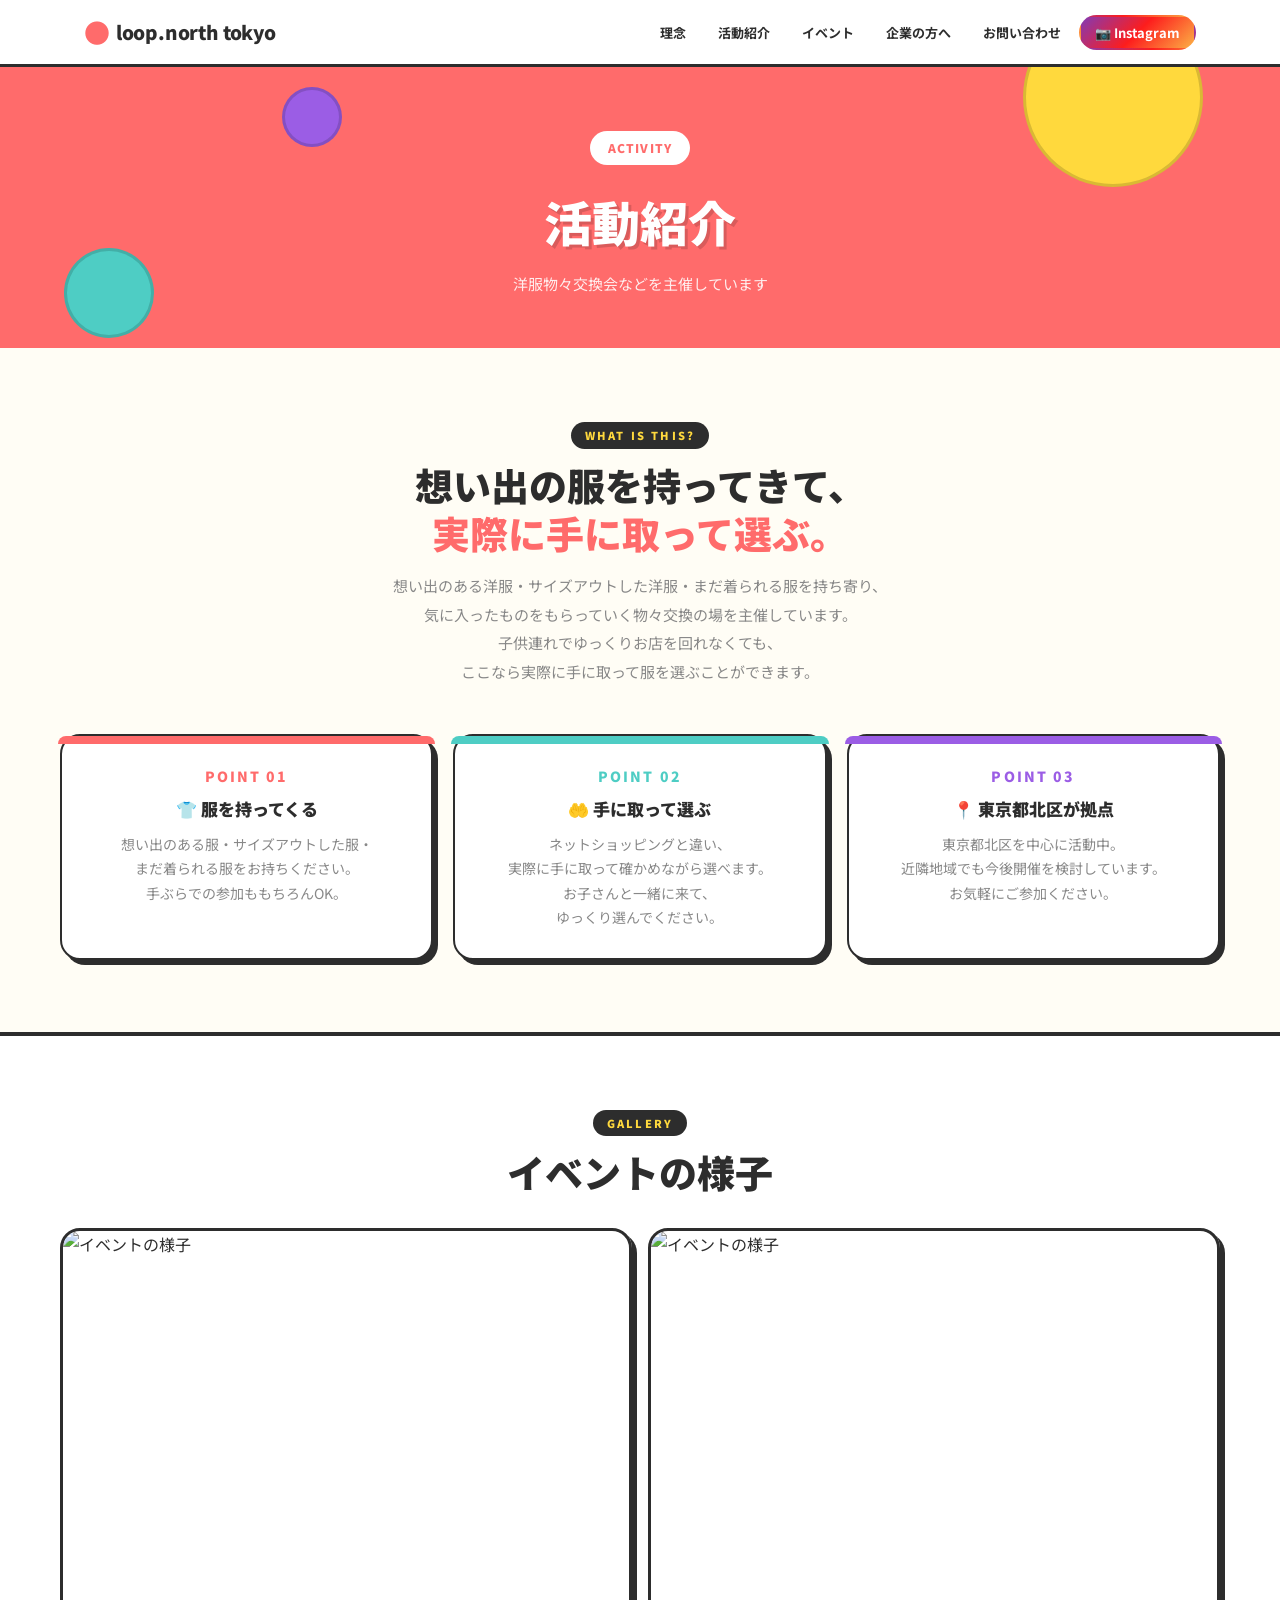
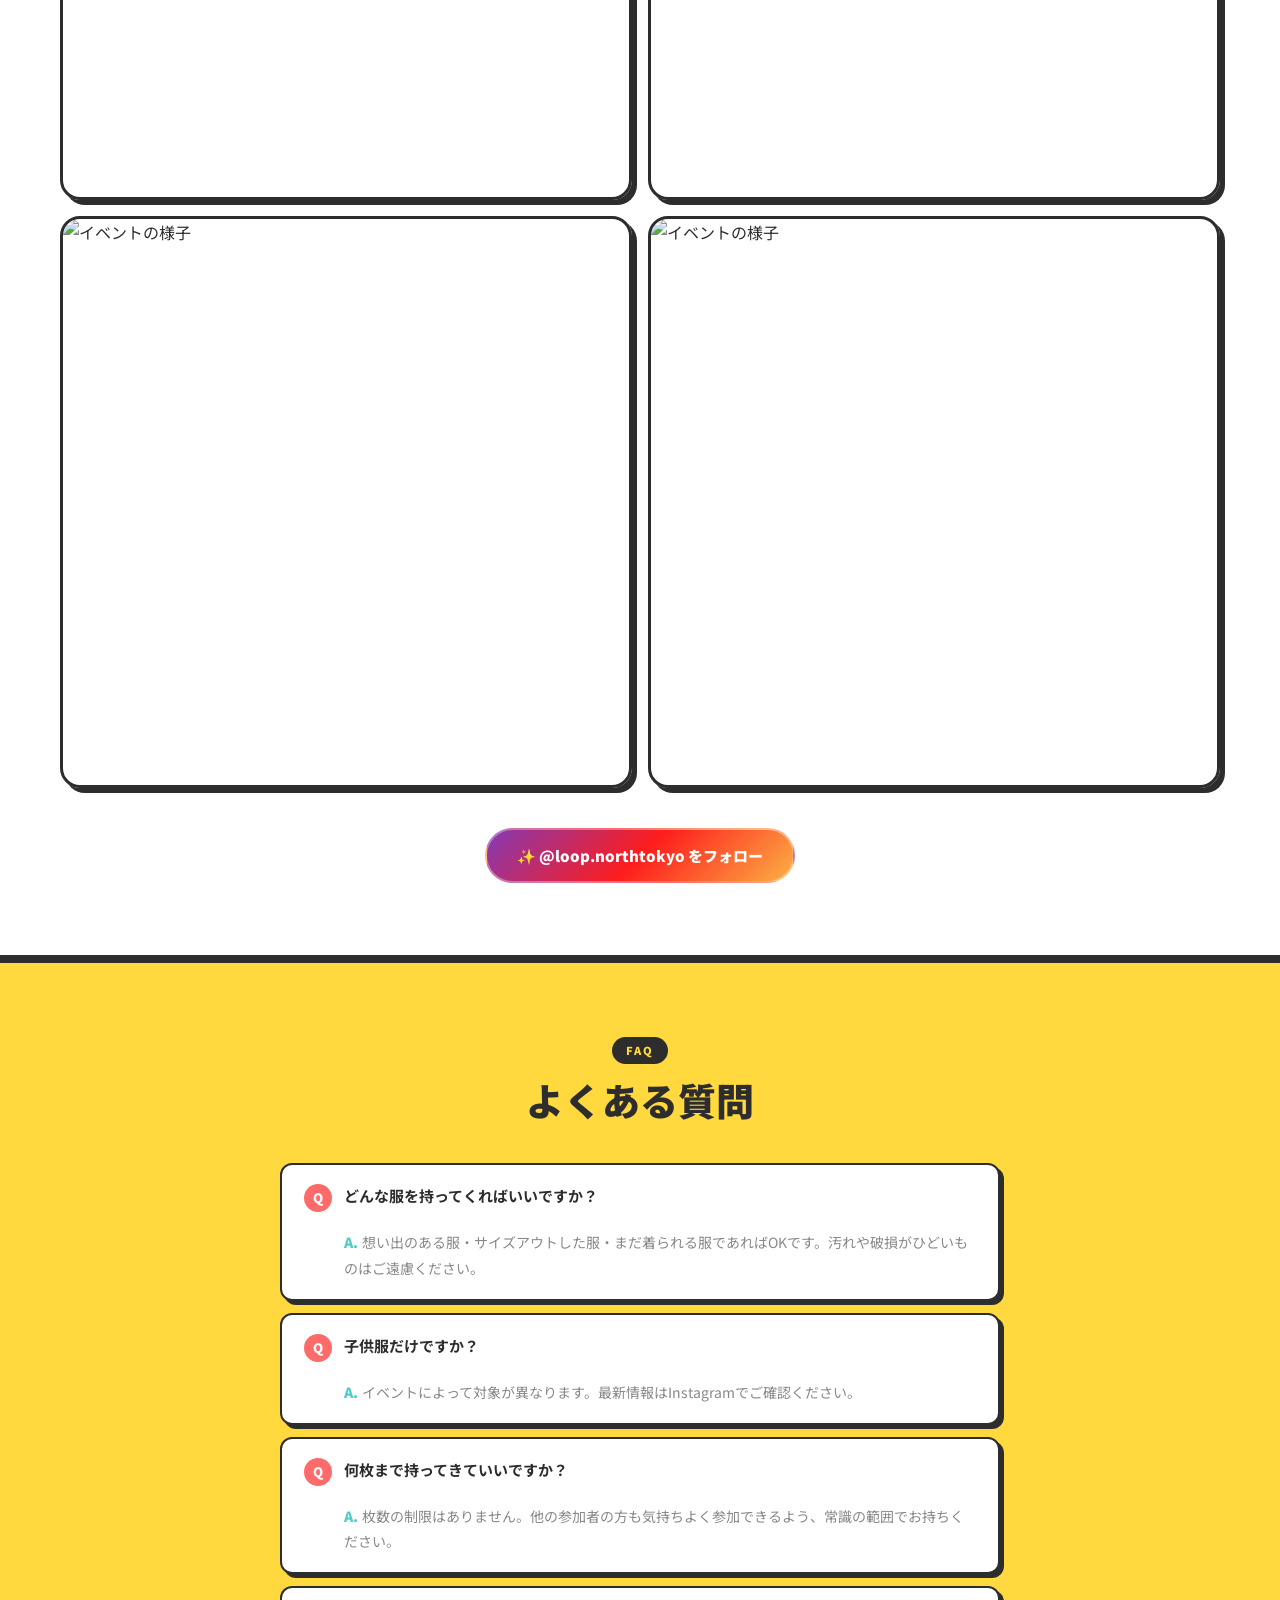
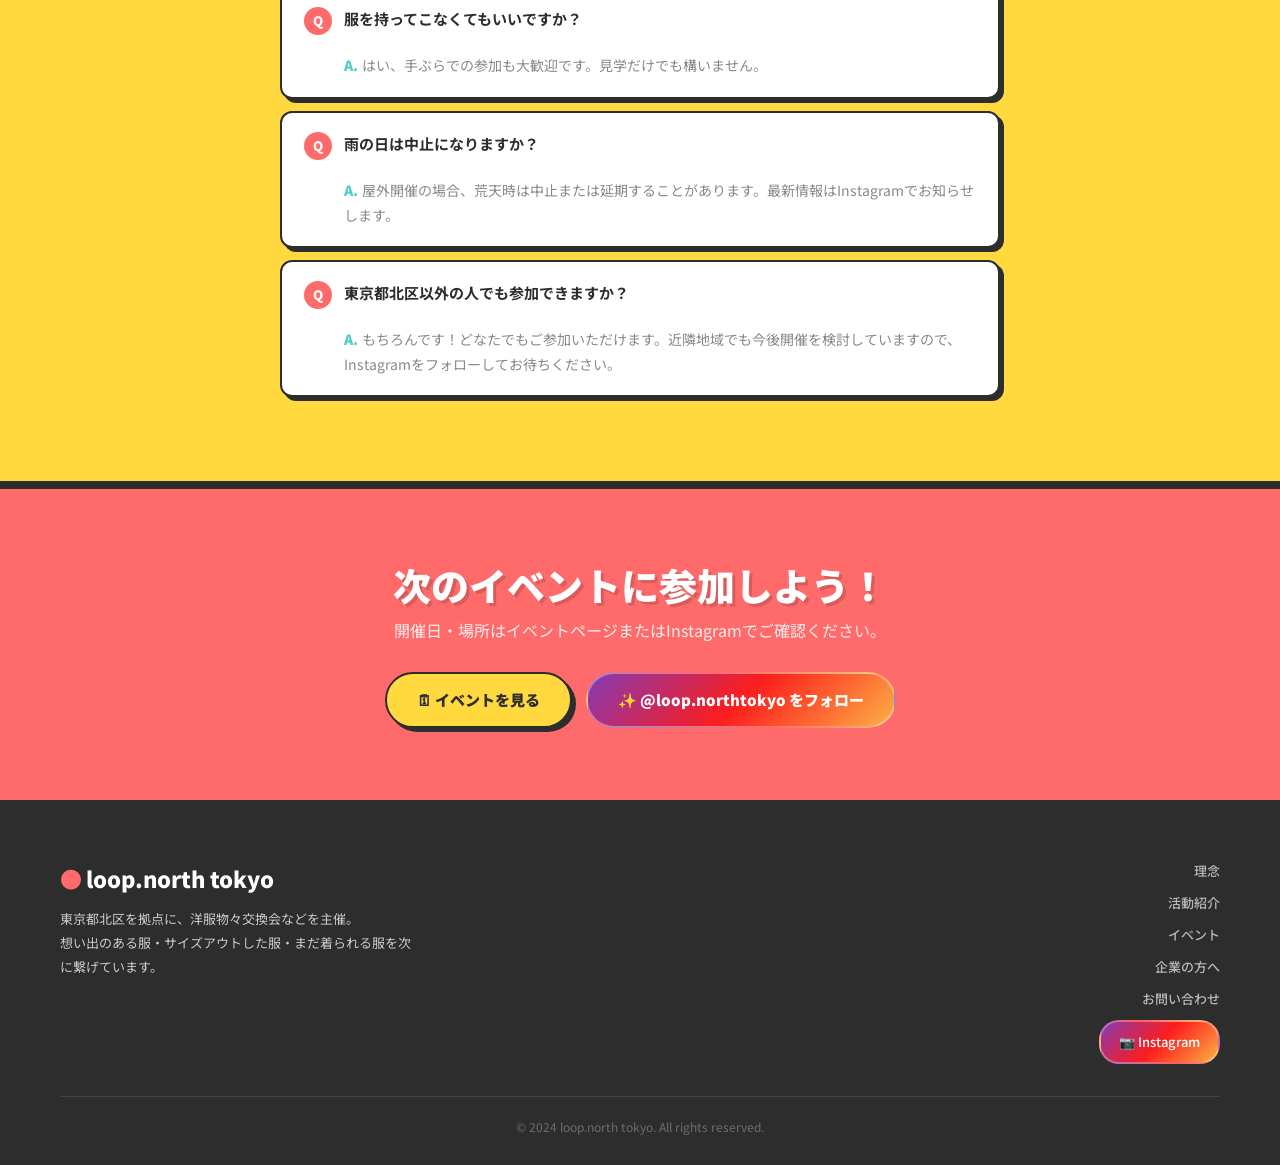
==== activity.html @ 9714b1cc "Add files via upload" ====
<!DOCTYPE html>
<html lang="ja">
<head>
  <meta charset="UTF-8">
  <meta name="viewport" content="width=device-width, initial-scale=1.0">
  <title>活動紹介 | loop.north tokyo</title>
  <link rel="preconnect" href="https://fonts.googleapis.com">
  <link href="https://fonts.googleapis.com/css2?family=Noto+Sans+JP:wght@400;500;700;900&display=swap" rel="stylesheet">
  <link rel="stylesheet" href="style.css">
  <style>
    .page-hero-wrap { background:var(--coral);position:relative;overflow:hidden;padding:64px 24px 52px;text-align:center; }
    .page-hero-wrap .deco1 { position:absolute;width:180px;height:180px;background:var(--yellow);border-radius:50%;top:-60px;right:6%;border:3px solid rgba(0,0,0,.15); }
    .page-hero-wrap .deco2 { position:absolute;width:90px;height:90px;background:var(--mint);border-radius:50%;bottom:10px;left:5%;border:3px solid rgba(0,0,0,.15); }
    .page-hero-wrap .deco3 { position:absolute;width:60px;height:60px;background:var(--purple);border-radius:50%;top:20px;left:22%;border:3px solid rgba(0,0,0,.15); }
    .kicker { display:inline-block;background:var(--white);color:var(--coral);font-size:12px;font-weight:900;padding:5px 16px;border-radius:20px;border:2px solid rgba(255,255,255,.5);margin-bottom:16px;letter-spacing:.1em; }

    .point-grid { display:grid;grid-template-columns:repeat(auto-fit,minmax(240px,1fr));gap:20px; }
    .point-card { padding:28px 24px; }
    .point-card .top { height:8px;margin:-28px -28px 20px;border-radius:var(--radius) var(--radius) 0 0; }
    .point-num { font-size:11px;font-weight:900;letter-spacing:.15em;margin-bottom:6px; }
    .point-card h3 { font-size:17px;font-weight:900;margin-bottom:8px; }
    .point-card p  { font-size:14px;color:var(--muted);line-height:1.75; }

    .faq-wrap { max-width:720px;margin:0 auto; }
    .faq-item { background:var(--white);border:2.5px solid var(--dark);border-radius:var(--radius-sm);margin-bottom:12px;box-shadow:4px 4px 0 var(--dark);overflow:hidden; }
    .faq-q { padding:18px 22px;font-size:15px;font-weight:700;display:flex;align-items:flex-start;gap:12px; }
    .faq-q-badge { flex-shrink:0;width:28px;height:28px;border-radius:50%;background:var(--coral);color:var(--white);display:flex;align-items:center;justify-content:center;font-size:13px;font-weight:900;margin-top:1px; }
    .faq-a { padding:0 22px 18px 62px;font-size:14px;color:var(--muted);line-height:1.8; }
    .faq-a-badge { font-weight:900;color:var(--mint);margin-right:4px; }
  </style>
</head>
<body>

<header>
  <div class="header-inner">
    <a href="index.html" class="logo"><span class="logo-dot">●</span>loop.north tokyo</a>
    <nav><ul>
      <li><a href="about.html">理念</a></li>
      <li><a href="activity.html">活動紹介</a></li>
      <li><a href="events.html">イベント</a></li>
      <li><a href="sponsor.html">企業の方へ</a></li>
      <li><a href="contact.html">お問い合わせ</a></li>
      <li><a href="https://www.instagram.com/loop.northtokyo/" target="_blank" rel="noopener" class="nav-ig">📷 Instagram</a></li>
    </ul></nav>
    <button class="hamburger" aria-label="メニュー"><span></span><span></span><span></span></button>
  </div>
  <div class="mobile-nav"><ul>
    <li><a href="about.html">理念</a></li>
    <li><a href="activity.html">活動紹介</a></li>
    <li><a href="events.html">イベント</a></li>
    <li><a href="sponsor.html">企業の方へ</a></li>
    <li><a href="contact.html">お問い合わせ</a></li>
    <li><a href="https://www.instagram.com/loop.northtokyo/" target="_blank" rel="noopener">📷 Instagram</a></li>
  </ul></div>
</header>

<div class="page-hero-wrap">
  <div class="deco1"></div><div class="deco2"></div><div class="deco3"></div>
  <div style="position:relative;z-index:1;">
    <div class="kicker">ACTIVITY</div>
    <h1 style="font-size:clamp(28px,6vw,48px);font-weight:900;color:var(--white);text-shadow:3px 3px 0 rgba(0,0,0,.15);margin-bottom:8px;">活動紹介</h1>
    <p style="color:rgba(255,255,255,.88);font-size:15px;">洋服物々交換会などを主催しています</p>
  </div>
</div>

<!-- 概要 -->
<section style="background:var(--bg);">
  <div class="section-inner text-center">
    <span class="section-label fade-up">WHAT IS THIS?</span>
    <h2 class="section-title fade-up d1">想い出の服を持ってきて、<br><span style="color:var(--coral)">実際に手に取って選ぶ。</span></h2>
    <p class="fade-up d2" style="font-size:15px;color:var(--muted);max-width:640px;margin:16px auto 0;line-height:1.9;">
      想い出のある洋服・サイズアウトした洋服・まだ着られる服を持ち寄り、<br>
      気に入ったものをもらっていく物々交換の場を主催しています。<br>
      子供連れでゆっくりお店を回れなくても、<br>
      ここなら実際に手に取って服を選ぶことができます。
    </p>

    <div class="point-grid" style="margin-top:48px;">
      <div class="card point-card fade-up d1">
        <div class="top" style="background:var(--coral);"></div>
        <p class="point-num" style="color:var(--coral);">POINT 01</p>
        <h3>👕 服を持ってくる</h3>
        <p>想い出のある服・サイズアウトした服・<br>まだ着られる服をお持ちください。<br>手ぶらでの参加ももちろんOK。</p>
      </div>
      <div class="card point-card fade-up d2">
        <div class="top" style="background:var(--mint);"></div>
        <p class="point-num" style="color:var(--mint);">POINT 02</p>
        <h3>🤲 手に取って選ぶ</h3>
        <p>ネットショッピングと違い、<br>実際に手に取って確かめながら選べます。<br>お子さんと一緒に来て、<br>ゆっくり選んでください。</p>
      </div>
      <div class="card point-card fade-up d3">
        <div class="top" style="background:var(--purple);"></div>
        <p class="point-num" style="color:var(--purple);">POINT 03</p>
        <h3>📍 東京都北区が拠点</h3>
        <p>東京都北区を中心に活動中。<br>近隣地域でも今後開催を検討しています。<br>お気軽にご参加ください。</p>
      </div>
    </div>
  </div>
</section>

<!-- 写真ギャラリー -->
<section style="background:var(--white);border-top:4px solid var(--dark);border-bottom:4px solid var(--dark);">
  <div class="section-inner">
    <div class="text-center" style="margin-bottom:32px;">
      <span class="section-label fade-up">GALLERY</span>
      <h2 class="section-title fade-up d1">イベントの様子</h2>
    </div>
    <div style="display:grid;grid-template-columns:repeat(2,1fr);gap:16px;">
      <div class="fade-up d1" style="border:3px solid var(--dark);border-radius:var(--radius);box-shadow:5px 5px 0 var(--dark);overflow:hidden;aspect-ratio:1/1;">
        <img src="img活動/IMG_5472.PNG" alt="イベントの様子" style="width:100%;height:100%;object-fit:cover;display:block;">
      </div>
      <div class="fade-up d2" style="border:3px solid var(--dark);border-radius:var(--radius);box-shadow:5px 5px 0 var(--dark);overflow:hidden;aspect-ratio:1/1;">
        <img src="img活動/IMG_5474.PNG" alt="イベントの様子" style="width:100%;height:100%;object-fit:cover;display:block;">
      </div>
      <div class="fade-up d3" style="border:3px solid var(--dark);border-radius:var(--radius);box-shadow:5px 5px 0 var(--dark);overflow:hidden;aspect-ratio:1/1;">
        <img src="img活動/IMG_5477.PNG" alt="イベントの様子" style="width:100%;height:100%;object-fit:cover;display:block;">
      </div>
      <div class="fade-up d4" style="border:3px solid var(--dark);border-radius:var(--radius);box-shadow:5px 5px 0 var(--dark);overflow:hidden;aspect-ratio:1/1;">
        <img src="img活動/IMG_5478.PNG" alt="イベントの様子" style="width:100%;height:100%;object-fit:cover;display:block;">
      </div>
    </div>
    <div class="text-center mt-40 fade-up d4">
      <a href="https://www.instagram.com/loop.northtokyo/" target="_blank" rel="noopener" class="btn-ig-grad">✨ @loop.northtokyo をフォロー</a>
    </div>
  </div>
</section>

<!-- FAQ -->
<section style="background:var(--yellow);border-top:4px solid var(--dark);border-bottom:4px solid var(--dark);">
  <div class="section-inner">
    <div class="text-center" style="margin-bottom:40px;">
      <span class="section-label fade-up">FAQ</span>
      <h2 class="section-title fade-up d1">よくある質問</h2>
    </div>
    <div class="faq-wrap">
      <div class="faq-item fade-up d1">
        <div class="faq-q"><span class="faq-q-badge">Q</span>どんな服を持ってくればいいですか？</div>
        <div class="faq-a"><span class="faq-a-badge">A.</span>想い出のある服・サイズアウトした服・まだ着られる服であればOKです。汚れや破損がひどいものはご遠慮ください。</div>
      </div>
      <div class="faq-item fade-up d2">
        <div class="faq-q"><span class="faq-q-badge">Q</span>子供服だけですか？</div>
        <div class="faq-a"><span class="faq-a-badge">A.</span>イベントによって対象が異なります。最新情報はInstagramでご確認ください。</div>
      </div>
      <div class="faq-item fade-up d2">
        <div class="faq-q"><span class="faq-q-badge">Q</span>何枚まで持ってきていいですか？</div>
        <div class="faq-a"><span class="faq-a-badge">A.</span>枚数の制限はありません。他の参加者の方も気持ちよく参加できるよう、常識の範囲でお持ちください。</div>
      </div>
      <div class="faq-item fade-up d3">
        <div class="faq-q"><span class="faq-q-badge">Q</span>服を持ってこなくてもいいですか？</div>
        <div class="faq-a"><span class="faq-a-badge">A.</span>はい、手ぶらでの参加も大歓迎です。見学だけでも構いません。</div>
      </div>
      <div class="faq-item fade-up d3">
        <div class="faq-q"><span class="faq-q-badge">Q</span>雨の日は中止になりますか？</div>
        <div class="faq-a"><span class="faq-a-badge">A.</span>屋外開催の場合、荒天時は中止または延期することがあります。最新情報はInstagramでお知らせします。</div>
      </div>
      <div class="faq-item fade-up d4">
        <div class="faq-q"><span class="faq-q-badge">Q</span>東京都北区以外の人でも参加できますか？</div>
        <div class="faq-a"><span class="faq-a-badge">A.</span>もちろんです！どなたでもご参加いただけます。近隣地域でも今後開催を検討していますので、Instagramをフォローしてお待ちください。</div>
      </div>
    </div>
  </div>
</section>

<!-- CTA -->
<section style="background:var(--coral);border-top:4px solid var(--dark);text-align:center;">
  <div class="section-inner">
    <h2 class="section-title fade-up" style="color:var(--white);text-shadow:3px 3px 0 rgba(0,0,0,.15);">次のイベントに参加しよう！</h2>
    <p class="fade-up d1" style="color:rgba(255,255,255,.88);margin-bottom:28px;">開催日・場所はイベントページまたはInstagramでご確認ください。</p>
    <div style="display:flex;gap:14px;justify-content:center;flex-wrap:wrap;" class="fade-up d2">
      <a href="events.html" class="btn btn-yellow">🗓 イベントを見る</a>
      <a href="https://www.instagram.com/loop.northtokyo/" target="_blank" rel="noopener" class="btn-ig-grad">✨ @loop.northtokyo をフォロー</a>
    </div>
  </div>
</section>

<footer>
  <div class="footer-inner">
    <div>
      <div class="footer-logo"><span class="dot">●</span> loop.north tokyo</div>
      <p class="footer-desc">東京都北区を拠点に、洋服物々交換会などを主催。<br>想い出のある服・サイズアウトした服・まだ着られる服を次に繋げています。</p>
    </div>
    <div class="footer-links">
      <a href="about.html">理念</a><a href="activity.html">活動紹介</a>
      <a href="events.html">イベント</a><a href="sponsor.html">企業の方へ</a>
      <a href="contact.html">お問い合わせ</a>
      <a href="https://www.instagram.com/loop.northtokyo/" target="_blank" rel="noopener" class="footer-ig">📷 Instagram</a>
    </div>
  </div>
  <p class="footer-copy">© 2024 loop.north tokyo. All rights reserved.</p>
</footer>
<script src="script.js"></script>
</body>
</html>
---- style.css ----
/* ============================
   loop.north tokyo — POP STYLE
   ============================ */

@import url('https://fonts.googleapis.com/css2?family=Noto+Sans+JP:wght@400;500;700;900&display=swap');

:root {
  --coral:   #FF6B6B;
  --yellow:  #FFD93D;
  --mint:    #4ECDC4;
  --purple:  #9B5DE5;
  --blue:    #4895EF;
  --green:   #06D6A0;
  --dark:    #2D2D2D;
  --bg:      #FFFDF5;
  --white:   #FFFFFF;
  --border:  #EDE8DF;
  --text:    #2D2D2D;
  --muted:   #888;
  --shadow:  0 6px 24px rgba(0,0,0,0.08);
  --radius:  20px;
  --radius-sm: 12px;
}

* { margin:0; padding:0; box-sizing:border-box; }

body {
  font-family: 'Noto Sans JP', 'Hiragino Sans', sans-serif;
  background: var(--bg);
  color: var(--text);
  line-height: 1.7;
  font-size: 16px;
  overflow-x: hidden;
}

img { max-width:100%; height:auto; }
a { color: var(--coral); text-decoration:none; transition: opacity .2s; }
a:hover { opacity:.75; }

/* ============================
   ヘッダー
   ============================ */
header {
  background: var(--white);
  border-bottom: 3px solid var(--dark);
  position: sticky;
  top: 0;
  z-index: 200;
}
.header-inner {
  max-width: 1160px;
  margin: 0 auto;
  padding: 0 24px;
  display: flex;
  align-items: center;
  justify-content: space-between;
  height: 64px;
}
.logo {
  font-size: 19px;
  font-weight: 900;
  color: var(--dark);
  letter-spacing: -.01em;
  display: flex;
  align-items: center;
  gap: 6px;
}
.logo-dot { color: var(--coral); font-size: 26px; line-height: 1; }

nav ul {
  list-style: none;
  display: flex;
  gap: 4px;
  align-items: center;
}
nav ul li a {
  color: var(--dark);
  font-size: 13px;
  font-weight: 700;
  padding: 6px 12px;
  border-radius: 20px;
  transition: all .2s;
  border: 2px solid transparent;
}
nav ul li a:hover {
  background: var(--yellow);
  border-color: var(--dark);
  color: var(--dark);
  opacity: 1;
}
.nav-ig {
  background: linear-gradient(135deg,#833ab4,#fd1d1d,#fcb045) !important;
  color: var(--white) !important;
  border-color: transparent !important;
  padding: 6px 14px !important;
}
.nav-ig:hover {
  opacity: .85 !important;
  transform: translateY(-1px);
}

.hamburger {
  display: none;
  flex-direction: column;
  gap: 5px;
  cursor: pointer;
  background: none;
  border: none;
  padding: 6px;
}
.hamburger span {
  display: block;
  width: 26px;
  height: 3px;
  background: var(--dark);
  border-radius: 3px;
  transition: all .3s;
}
.hamburger.open span:nth-child(1) { transform: translateY(8px) rotate(45deg); }
.hamburger.open span:nth-child(2) { opacity: 0; }
.hamburger.open span:nth-child(3) { transform: translateY(-8px) rotate(-45deg); }

.mobile-nav {
  display: none;
  background: var(--white);
  border-top: 2px solid var(--dark);
}
.mobile-nav.open { display: block; }
.mobile-nav ul { list-style: none; }
.mobile-nav ul li a {
  display: block;
  padding: 14px 24px;
  color: var(--dark);
  font-size: 15px;
  font-weight: 700;
  border-bottom: 1px solid var(--border);
}

/* ============================
   ページヒーロー（サブページ）
   ============================ */
.page-hero {
  padding: 64px 24px 52px;
  text-align: center;
  position: relative;
  overflow: hidden;
}
.page-hero h1 {
  font-size: clamp(28px, 6vw, 48px);
  font-weight: 900;
  color: var(--white);
  position: relative;
  z-index: 1;
  text-shadow: 3px 3px 0 rgba(0,0,0,0.15);
}
.page-hero .sub {
  font-size: 15px;
  color: rgba(255,255,255,.85);
  position: relative;
  z-index: 1;
  margin-top: 8px;
}

/* 幾何学デコ */
.deco {
  position: absolute;
  border-radius: 50%;
  opacity: .25;
  pointer-events: none;
}

/* ============================
   セクション共通
   ============================ */
section { padding: 72px 24px; }
.section-inner { max-width: 1160px; margin: 0 auto; }

.section-label {
  display: inline-block;
  background: var(--dark);
  color: var(--yellow);
  font-size: 11px;
  font-weight: 900;
  letter-spacing: .2em;
  padding: 4px 14px;
  border-radius: 20px;
  margin-bottom: 12px;
}
.section-title {
  font-size: clamp(24px, 4vw, 38px);
  font-weight: 900;
  line-height: 1.25;
  margin-bottom: 8px;
}
.section-lead { font-size: 15px; color: var(--muted); margin-bottom: 40px; }

/* Instagram グラデーションボタン（共通） */
.btn-ig-grad {
  display:inline-flex;align-items:center;gap:8px;
  background:linear-gradient(135deg,#833ab4,#fd1d1d,#fcb045);
  color:var(--white);font-weight:900;font-size:15px;
  padding:13px 30px;border-radius:40px;
  border:2.5px solid rgba(255,255,255,.35);
  transition:all .2s;text-decoration:none;
}
.btn-ig-grad:hover { transform:translateY(-3px);box-shadow:0 8px 24px rgba(0,0,0,.3);opacity:1; }

/* ============================
   カード
   ============================ */
.card {
  background: var(--white);
  border-radius: var(--radius);
  border: 2.5px solid var(--dark);
  box-shadow: 5px 5px 0 var(--dark);
  padding: 28px;
  transition: transform .2s, box-shadow .2s;
}
.card:hover {
  transform: translate(-2px, -2px);
  box-shadow: 7px 7px 0 var(--dark);
}
.card-grid { display: grid; grid-template-columns: repeat(auto-fit, minmax(280px, 1fr)); gap: 20px; }

/* ============================
   ボタン
   ============================ */
.btn {
  display: inline-block;
  padding: 13px 30px;
  border-radius: 40px;
  font-weight: 900;
  font-size: 15px;
  cursor: pointer;
  transition: all .15s;
  border: 2.5px solid var(--dark);
  text-align: center;
  white-space: nowrap;
  box-shadow: 4px 4px 0 var(--dark);
}
.btn:hover { transform: translate(-2px,-2px); box-shadow: 6px 6px 0 var(--dark); opacity: 1; }
.btn:active { transform: translate(2px,2px); box-shadow: 2px 2px 0 var(--dark); }

.btn-coral  { background: var(--coral);  color: var(--white); }
.btn-yellow { background: var(--yellow); color: var(--dark); }
.btn-mint   { background: var(--mint);   color: var(--white); }
.btn-purple { background: var(--purple); color: var(--white); }
.btn-outline{ background: var(--white);  color: var(--dark);  }
.btn-dark   { background: var(--dark);   color: var(--white); }

/* ============================
   タブ
   ============================ */
.tabs-bar {
  display: flex;
  gap: 0;
  border: 2.5px solid var(--dark);
  border-radius: var(--radius);
  overflow: hidden;
  background: var(--dark);
}
.tab-btn {
  flex: 1;
  padding: 14px 8px;
  font-size: 13px;
  font-weight: 900;
  border: none;
  cursor: pointer;
  background: var(--white);
  color: var(--dark);
  border-right: 2px solid var(--dark);
  transition: all .15s;
  text-align: center;
}
.tab-btn:last-child { border-right: none; }
.tab-btn:hover { background: var(--yellow); }
.tab-btn.active { color: var(--white); }
.tab-btn.active.t-nen    { background: var(--purple); }
.tab-btn.active.t-act    { background: var(--coral); }
.tab-btn.active.t-ev     { background: var(--mint); color: var(--dark); }
.tab-btn.active.t-biz    { background: var(--yellow); color: var(--dark); }

.tab-content { display: none; }
.tab-content.active { display: block; }

/* ============================
   波形区切り
   ============================ */
.wave-divider {
  line-height: 0;
  overflow: hidden;
}
.wave-divider svg { display: block; width: 100%; }

/* ============================
   フッター
   ============================ */
footer {
  background: var(--dark);
  color: rgba(255,255,255,.75);
  padding: 56px 24px 28px;
  border-top: 4px solid var(--dark);
}
.footer-inner {
  max-width: 1160px;
  margin: 0 auto;
  display: grid;
  grid-template-columns: 1fr auto;
  gap: 32px;
  padding-bottom: 32px;
  border-bottom: 1px solid rgba(255,255,255,.1);
}
.footer-logo {
  font-size: 22px;
  font-weight: 900;
  color: var(--white);
  margin-bottom: 10px;
  display: flex;
  align-items: center;
  gap: 4px;
}
.footer-logo .dot { color: var(--coral); }
.footer-desc { font-size: 13px; line-height: 1.85; max-width: 360px; }
.footer-links {
  display: flex;
  flex-direction: column;
  gap: 10px;
  align-items: flex-end;
}
.footer-links a { color: rgba(255,255,255,.65); font-size: 13px; font-weight: 500; }
.footer-links a:hover { color: var(--yellow); opacity: 1; }
.footer-ig {
  display: inline-flex;
  align-items: center;
  gap: 6px;
  background: linear-gradient(135deg,#833ab4,#fd1d1d,#fcb045);
  color: var(--white) !important;
  padding: 9px 18px;
  border-radius: 20px;
  font-weight: 700;
  font-size: 13px;
  border: 2px solid rgba(255,255,255,.3);
}
.footer-copy {
  max-width: 1160px;
  margin: 20px auto 0;
  font-size: 12px;
  color: rgba(255,255,255,.3);
  text-align: center;
}

/* ============================
   アニメーション
   ============================ */
.fade-up {
  opacity: 0;
  transform: translateY(24px);
  transition: opacity .55s ease, transform .55s ease;
}
.fade-up.visible { opacity: 1; transform: translateY(0); }
.d1 { transition-delay:.1s; } .d2 { transition-delay:.2s; }
.d3 { transition-delay:.3s; } .d4 { transition-delay:.4s; }

/* ============================
   ユーティリティ
   ============================ */
.text-center { text-align: center; }
.mt-8  { margin-top:8px; }
.mt-16 { margin-top:16px; }
.mt-24 { margin-top:24px; }
.mt-40 { margin-top:40px; }

/* ============================
   レスポンシブ
   ============================ */
@media (max-width: 900px) {
  nav { display: none; }
  .hamburger { display: flex; }
}
@media (max-width: 640px) {
  section { padding: 52px 16px; }
  .footer-inner { grid-template-columns: 1fr; }
  .footer-links { align-items: flex-start; }
  .tab-btn { font-size: 11px; padding: 12px 4px; }
}
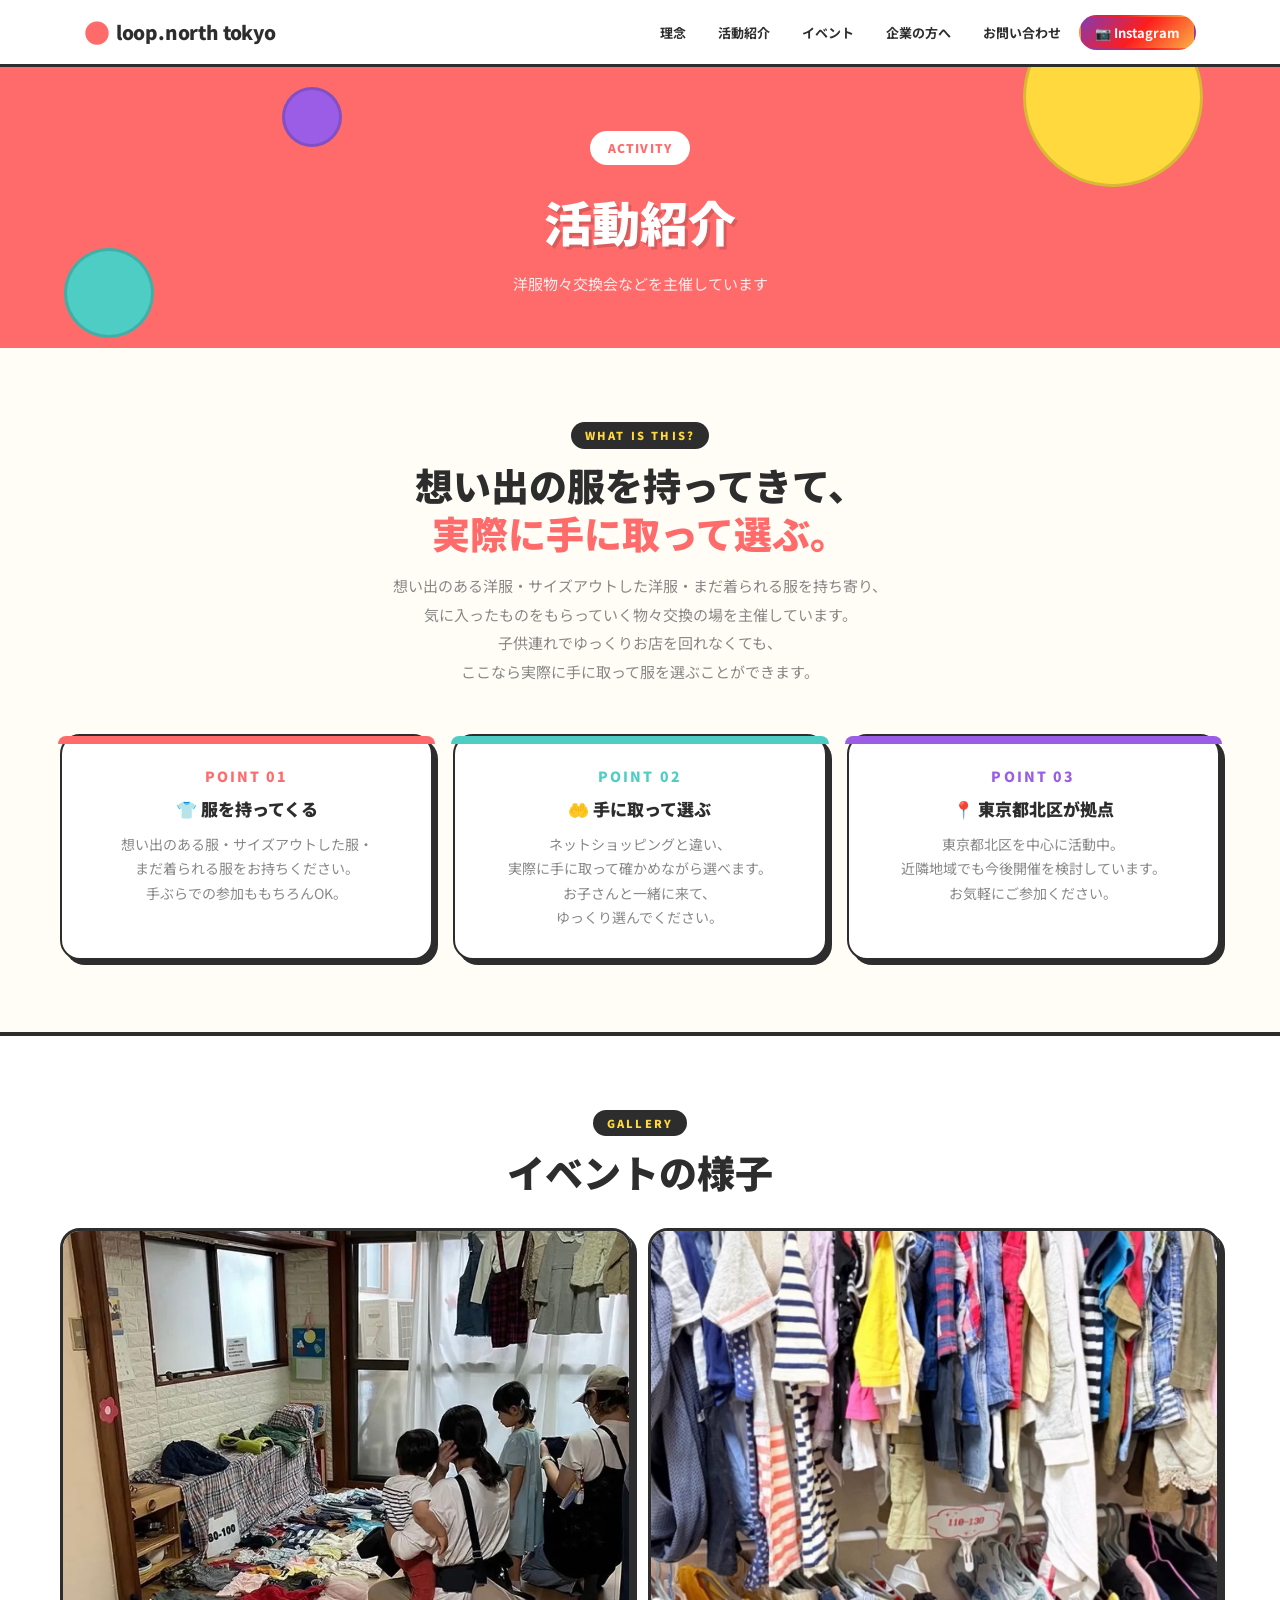
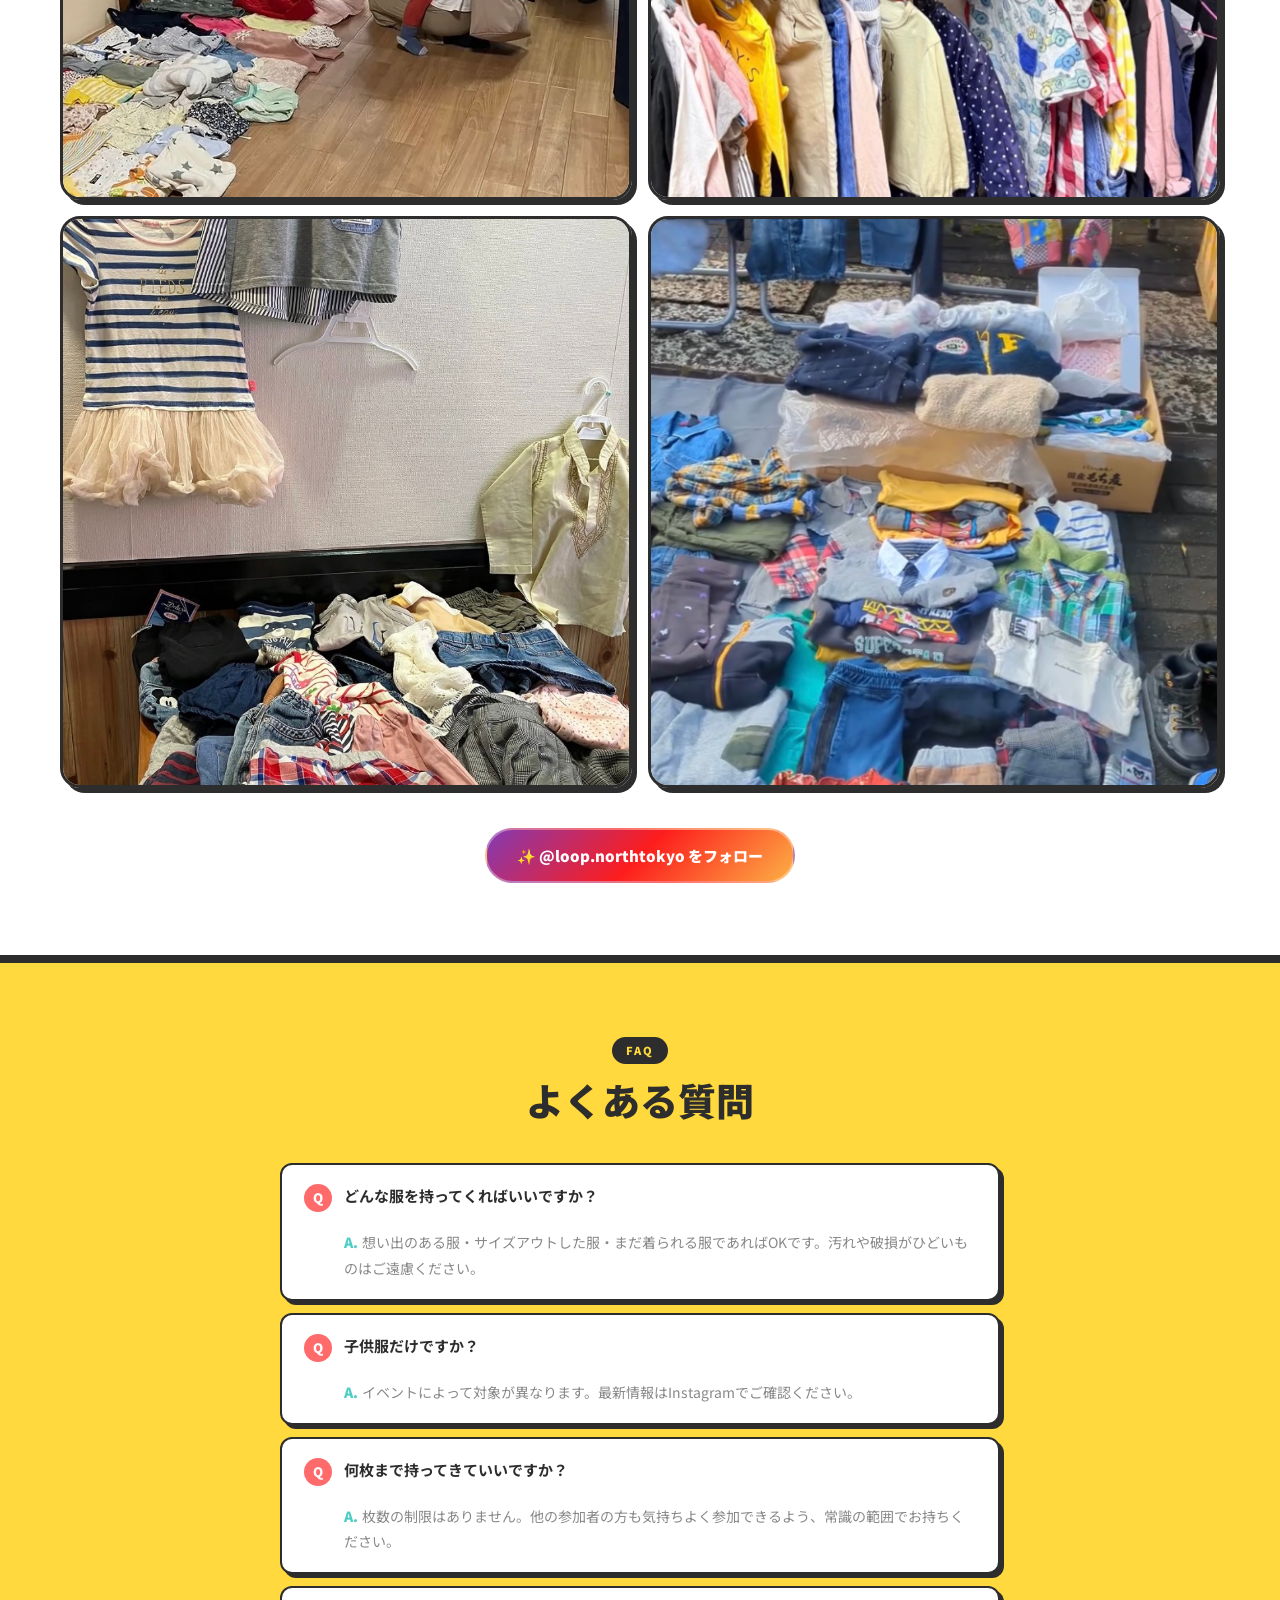
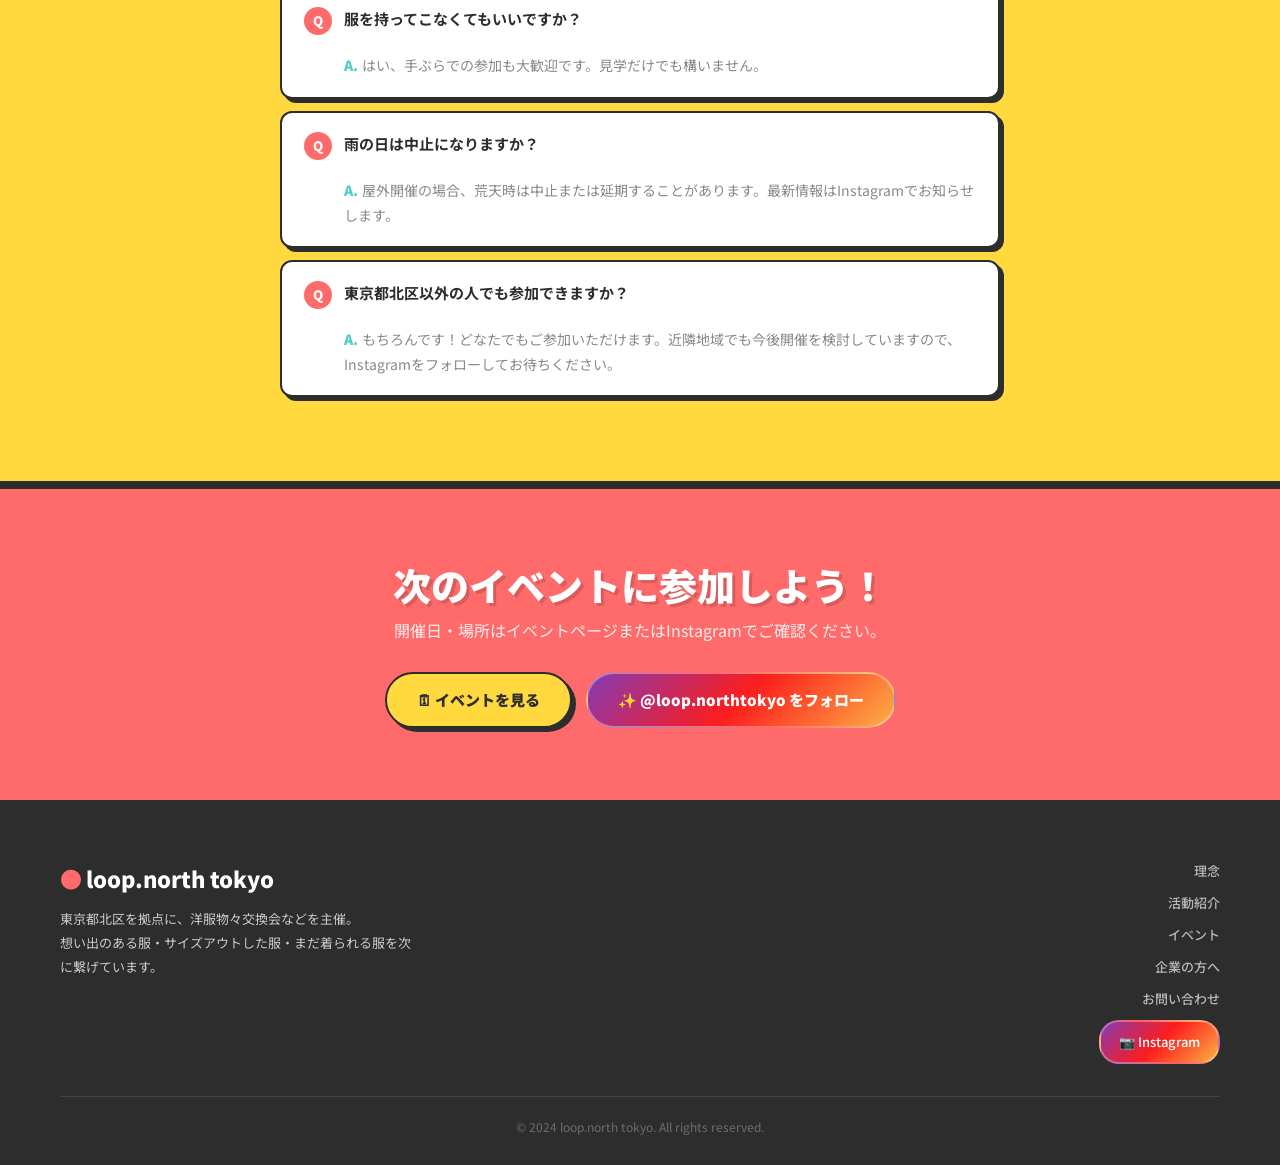
==== commit 359d0253: "Update activity.html" ====
--- a/activity.html
+++ b/activity.html
@@ -107,16 +107,16 @@
     </div>
     <div style="display:grid;grid-template-columns:repeat(2,1fr);gap:16px;">
       <div class="fade-up d1" style="border:3px solid var(--dark);border-radius:var(--radius);box-shadow:5px 5px 0 var(--dark);overflow:hidden;aspect-ratio:1/1;">
-        <img src="img活動/IMG_5472.PNG" alt="イベントの様子" style="width:100%;height:100%;object-fit:cover;display:block;">
+        <img src="imgkatudo/IMG_5472.PNG" alt="イベントの様子" style="width:100%;height:100%;object-fit:cover;display:block;">
       </div>
       <div class="fade-up d2" style="border:3px solid var(--dark);border-radius:var(--radius);box-shadow:5px 5px 0 var(--dark);overflow:hidden;aspect-ratio:1/1;">
-        <img src="img活動/IMG_5474.PNG" alt="イベントの様子" style="width:100%;height:100%;object-fit:cover;display:block;">
+        <img src="imgkatudo/IMG_5474.PNG" alt="イベントの様子" style="width:100%;height:100%;object-fit:cover;display:block;">
       </div>
       <div class="fade-up d3" style="border:3px solid var(--dark);border-radius:var(--radius);box-shadow:5px 5px 0 var(--dark);overflow:hidden;aspect-ratio:1/1;">
-        <img src="img活動/IMG_5477.PNG" alt="イベントの様子" style="width:100%;height:100%;object-fit:cover;display:block;">
+        <img src="imgkatudo/IMG_5477.PNG" alt="イベントの様子" style="width:100%;height:100%;object-fit:cover;display:block;">
       </div>
       <div class="fade-up d4" style="border:3px solid var(--dark);border-radius:var(--radius);box-shadow:5px 5px 0 var(--dark);overflow:hidden;aspect-ratio:1/1;">
-        <img src="img活動/IMG_5478.PNG" alt="イベントの様子" style="width:100%;height:100%;object-fit:cover;display:block;">
+        <img src="imgkatudo/IMG_5478.PNG" alt="イベントの様子" style="width:100%;height:100%;object-fit:cover;display:block;">
       </div>
     </div>
     <div class="text-center mt-40 fade-up d4">
